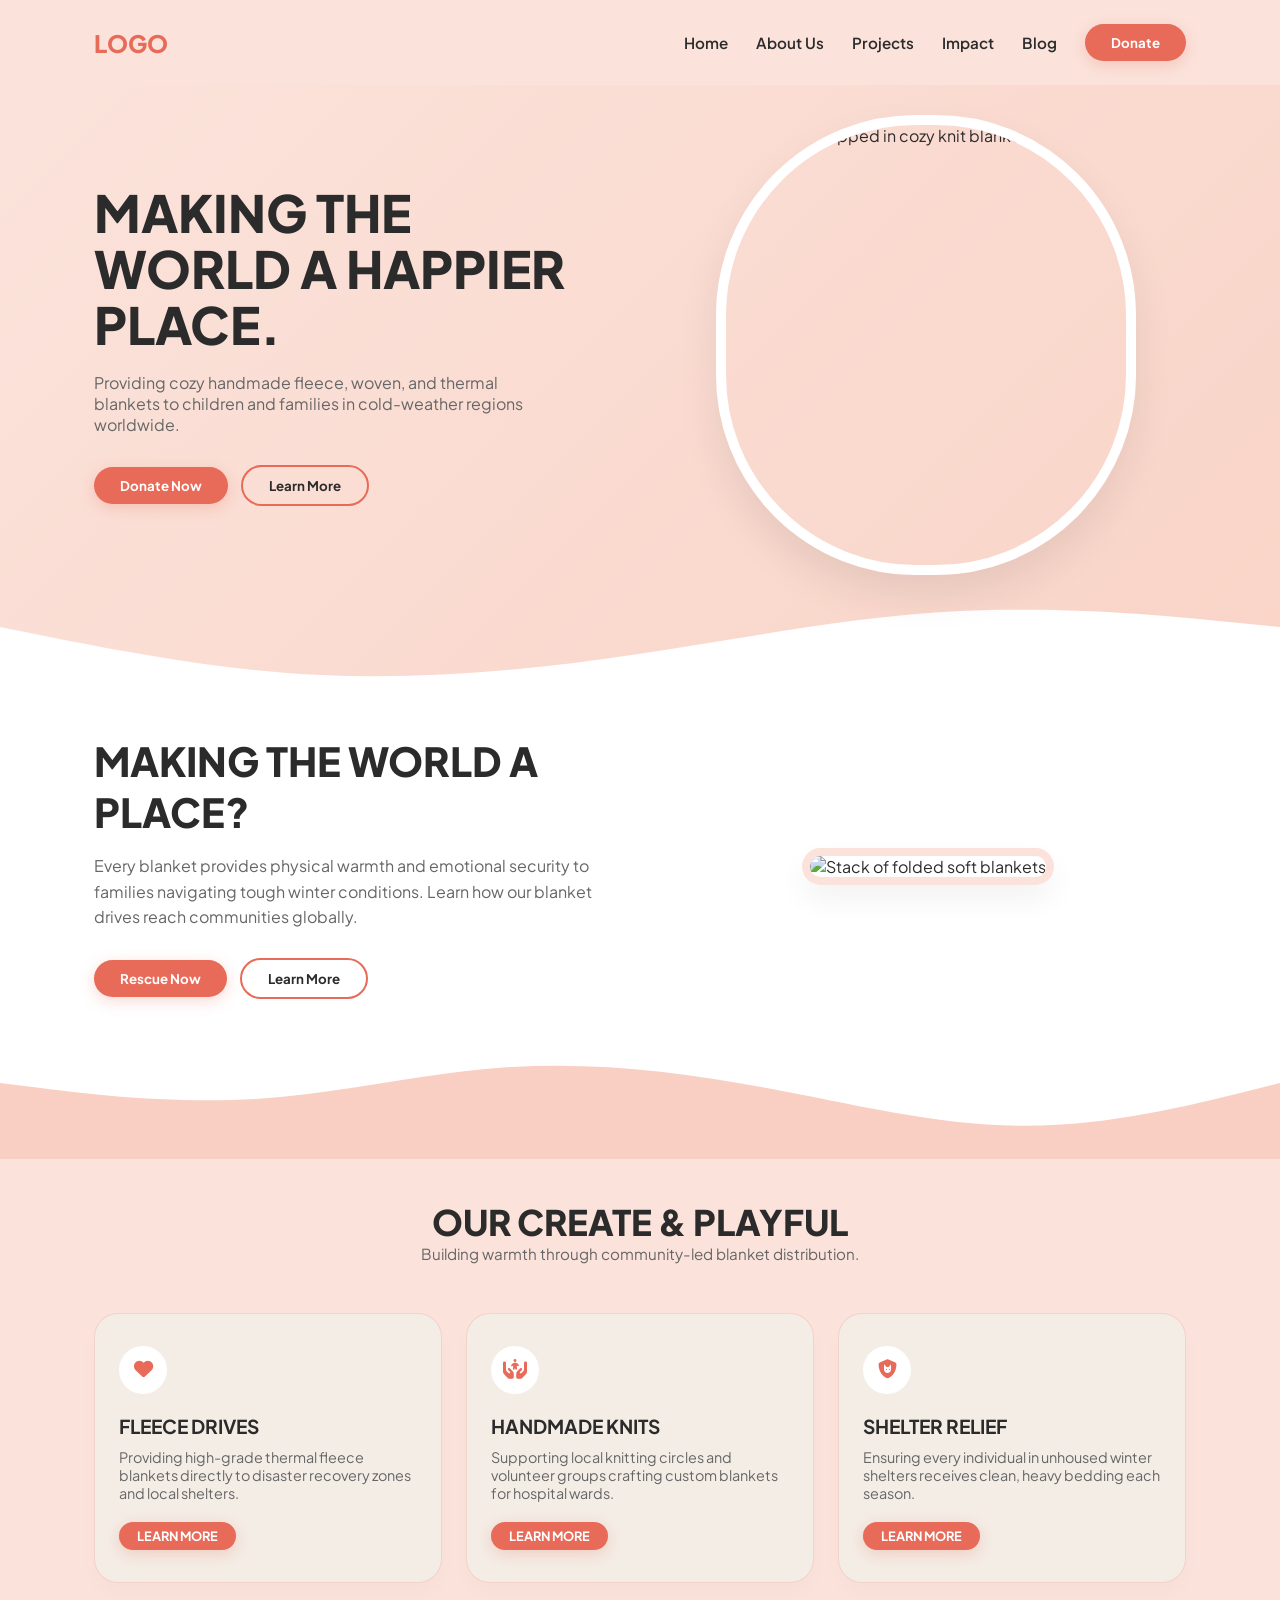
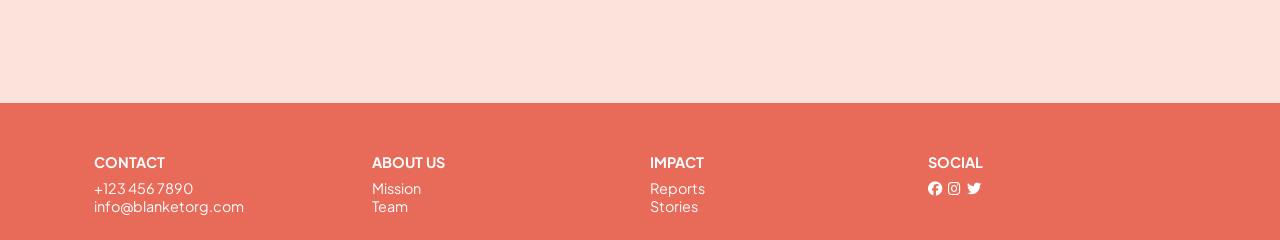
==== index.html @ e3ff68e9 "Add files via upload" ====
<!DOCTYPE html>
<html lang="en">
<head>
  <meta charset="UTF-8" />
  <meta name="viewport" content="width=device-width, initial-scale=1.0"/>
  <title>Warmth & Hope | Blanket Non-Profit</title>
  <link rel="stylesheet" href="style.css" />
</head>
<body>

  <!-- Placeholders where Header and Footer will load -->
  <div id="header-placeholder"></div>

  <!-- SECTION 1: HERO -->
  <section class="hero-section">
    <div class="container hero-grid">
      <div class="hero-content">
        <h1 class="hero-title">MAKING THE WORLD A HAPPIER PLACE.</h1>
        <p class="hero-subtitle">Providing cozy handmade fleece, woven, and thermal blankets to children and families in cold-weather regions worldwide.</p>
        <div>
          <button class="btn-pill">Donate Now</button>
          <button class="btn-pill-outline">Learn More</button>
        </div>
      </div>
      <div>
        <img src="https://images.unsplash.com/photo-1544717305-2782549b5136?auto=format&fit=crop&w=800&q=80" class="oval-frame-main" alt="Children wrapped in cozy knit blankets" />
      </div>
    </div>
  </section>

  <!-- WAVY TRANSITION 1 -->
  <div class="wave-transition-1">
    <svg viewBox="0 0 1440 120" fill="none" xmlns="http://www.w3.org/2000/svg" preserveAspectRatio="none">
      <path d="M0,32L60,42.7C120,53,240,75,360,80C480,85,600,75,720,58.7C840,43,960,21,1080,16C1200,11,1320,21,1380,26.7L1440,32L1440,120L0,120Z" fill="#FFFFFF"></path>
    </svg>
  </div>

  <!-- SECTION 2: MIDDLE SECTION -->
  <section class="middle-section">
    <div class="container middle-grid">
      <div class="middle-text">
        <h2>MAKING THE WORLD A PLACE?</h2>
        <p>Every blanket provides physical warmth and emotional security to families navigating tough winter conditions. Learn how our blanket drives reach communities globally.</p>
        <div>
          <button class="btn-pill">Rescue Now</button>
          <button class="btn-pill-outline">Learn More</button>
        </div>
      </div>
      <div style="text-align: center;">
        <img src="https://images.unsplash.com/photo-1517677208171-0bc6725a3e60?auto=format&fit=crop&w=800&q=80" class="oval-frame-secondary" alt="Stack of folded soft blankets" />
      </div>
    </div>
  </section>

  <!-- WAVY TRANSITION 2 -->
  <div class="wave-transition-2">
    <svg viewBox="0 0 1440 140" fill="none" xmlns="http://www.w3.org/2000/svg" preserveAspectRatio="none">
      <path d="M0,64L48,69.3C96,75,192,85,288,80C384,75,480,53,576,48C672,43,768,53,864,69.3C960,85,1056,107,1152,106.7C1248,107,1344,85,1392,74.7L1440,64L1440,140L0,140Z" fill="#f8cfc2"></path>
    </svg>
  </div>

  <!-- SECTION 3: PEACH CARDS SECTION -->
  <section class="peach-section">
    <div class="container">
      <div class="peach-header">
        <h2>OUR CREATE & PLAYFUL</h2>
        <p style="color: var(--text-muted); font-size: 0.95rem;">Building warmth through community-led blanket distribution.</p>
      </div>

      <div class="cards-grid">
        <div class="option-c-card">
          <div class="card-icon"><i class="fa-solid fa-heart"></i></div>
          <h3>FLEECE DRIVES</h3>
          <p>Providing high-grade thermal fleece blankets directly to disaster recovery zones and local shelters.</p>
          <button class="btn-pill" style="padding: 6px 18px; font-size: 0.8rem;">LEARN MORE</button>
        </div>

        <div class="option-c-card">
          <div class="card-icon"><i class="fa-solid fa-hands-holding-child"></i></div>
          <h3>HANDMADE KNITS</h3>
          <p>Supporting local knitting circles and volunteer groups crafting custom blankets for hospital wards.</p>
          <button class="btn-pill" style="padding: 6px 18px; font-size: 0.8rem;">LEARN MORE</button>
        </div>

        <div class="option-c-card">
          <div class="card-icon"><i class="fa-solid fa-shield-cat"></i></div>
          <h3>SHELTER RELIEF</h3>
          <p>Ensuring every individual in unhoused winter shelters receives clean, heavy bedding each season.</p>
          <button class="btn-pill" style="padding: 6px 18px; font-size: 0.8rem;">LEARN MORE</button>
        </div>
      </div>
    </div>
  </section>

  <div id="footer-placeholder"></div>

  <!-- JavaScript to load header.html and footer.html on GitHub Pages -->
  <script>
    fetch('header.html')
      .then(res => res.text())
      .then(data => document.getElementById('header-placeholder').innerHTML = data);

    fetch('footer.html')
      .then(res => res.text())
      .then(data => document.getElementById('footer-placeholder').innerHTML = data);
  </script>

</body>
</html>
---- style.css ----
/* --- OPTION C CONTINUOUS PALETTE --- */
:root {
  --pink-top: #fbe3db;       
  --white-mid: #ffffff;      
  --peach-bottom: #f8cfc2;  
  --coral-primary: #e86a58;  
  --coral-hover: #d15543;
  --text-dark: #2b2b2b;
  --text-muted: #666666;
  --card-parchment: #f4ede6;
}

* {
  margin: 0;
  padding: 0;
  box-sizing: border-box;
  font-family: 'Plus Jakarta Sans', sans-serif;
}

body {
  background-color: var(--pink-top);
  color: var(--text-dark);
  overflow-x: hidden;
}

.container {
  max-width: 1140px;
  margin: 0 auto;
  padding: 0 24px;
  position: relative;
  z-index: 2;
}

/* --- NAVBAR --- */
.navbar {
  padding: 24px 0;
  position: relative;
  z-index: 10;
}

.nav-flex {
  display: flex;
  justify-content: space-between;
  align-items: center;
}

.logo {
  font-weight: 800;
  font-size: 1.5rem;
  color: var(--coral-primary);
}

.nav-links {
  display: flex;
  gap: 28px;
  list-style: none;
  align-items: center;
}

.nav-links a {
  text-decoration: none;
  color: var(--text-dark);
  font-weight: 600;
  font-size: 0.95rem;
}

.btn-pill {
  background-color: var(--coral-primary);
  color: white !important;
  padding: 10px 26px;
  border-radius: 50px;
  border: none;
  font-weight: 700;
  cursor: pointer;
  transition: all 0.2s ease;
  display: inline-block;
  box-shadow: 0 4px 15px rgba(232, 106, 88, 0.25);
}

.btn-pill:hover {
  background-color: var(--coral-hover);
  transform: translateY(-2px);
}

.btn-pill-outline {
  background-color: transparent;
  color: var(--text-dark);
  border: 2px solid var(--coral-primary);
  padding: 10px 26px;
  border-radius: 50px;
  font-weight: 700;
  cursor: pointer;
  margin-left: 10px;
}

/* --- HERO --- */
.hero-section {
  position: relative;
  padding: 30px 0 140px 0;
  background: linear-gradient(135deg, rgba(251, 227, 219, 0.88) 0%, rgba(249, 210, 197, 0.92) 100%),
              url('https://images.unsplash.com/photo-1584100936595-c0654b55a2e2?auto=format&fit=crop&w=1600&q=80');
  background-size: cover;
  background-position: center;
}

.hero-grid {
  display: grid;
  grid-template-columns: 1fr 1fr;
  gap: 50px;
  align-items: center;
}

.hero-title {
  font-size: 3.2rem;
  font-weight: 800;
  line-height: 1.1;
  margin-bottom: 20px;
}

.hero-subtitle {
  font-size: 1rem;
  color: var(--text-muted);
  margin-bottom: 30px;
  max-width: 440px;
}

.oval-frame-main {
  width: 100%;
  max-width: 420px;
  height: 460px;
  border-radius: 200px;
  object-fit: cover;
  border: 10px solid white;
  box-shadow: 0 20px 40px rgba(0,0,0,0.08);
  margin: 0 auto;
  display: block;
}

/* --- WAVY TRANSITIONS --- */
.wave-transition-1 {
  position: relative;
  width: 100%;
  height: 120px;
  margin-top: -120px;
  z-index: 1;
}

.wave-transition-1 svg, .wave-transition-2 svg {
  width: 100%;
  height: 100%;
  display: block;
}

.middle-section {
  background-color: var(--white-mid);
  padding: 20px 0 160px 0;
  position: relative;
  z-index: 2;
}

.middle-grid {
  display: grid;
  grid-template-columns: 1fr 1fr;
  gap: 60px;
  align-items: center;
}

.middle-text h2 {
  font-size: 2.5rem;
  font-weight: 800;
  margin-bottom: 16px;
}

.middle-text p {
  color: var(--text-muted);
  margin-bottom: 28px;
  line-height: 1.6;
}

.oval-frame-secondary {
  width: 100%;
  max-width: 380px;
  height: 320px;
  border-radius: 120px;
  object-fit: cover;
  border: 8px solid var(--pink-top);
  box-shadow: 0 15px 30px rgba(0,0,0,0.05);
}

.wave-transition-2 {
  position: relative;
  width: 100%;
  height: 140px;
  margin-top: -140px;
  z-index: 3;
}

/* --- PEACH CARDS SECTION --- */
.peach-section {
  position: relative;
  padding: 40px 0 120px 0;
  background: linear-gradient(rgba(248, 207, 194, 0.88), rgba(248, 207, 194, 0.94)),
              url('https://images.unsplash.com/photo-1606744888344-493238951221?auto=format&fit=crop&w=1600&q=80');
  background-size: cover;
  background-attachment: fixed;
  z-index: 2;
}

.peach-header {
  text-align: center;
  margin-bottom: 50px;
}

.peach-header h2 {
  font-size: 2.2rem;
  font-weight: 800;
}

.cards-grid {
  display: grid;
  grid-template-columns: repeat(3, 1fr);
  gap: 24px;
}

.option-c-card {
  background-color: var(--card-parchment);
  padding: 32px 24px;
  border-radius: 24px;
  text-align: left;
  border: 1px solid rgba(232, 106, 88, 0.2);
  box-shadow: 0 10px 20px rgba(0,0,0,0.02);
}

.card-icon {
  width: 48px;
  height: 48px;
  background: white;
  color: var(--coral-primary);
  border-radius: 50%;
  display: flex;
  align-items: center;
  justify-content: center;
  font-size: 1.2rem;
  margin-bottom: 20px;
}

.option-c-card h3 {
  font-size: 1.2rem;
  font-weight: 700;
  margin-bottom: 10px;
}

.option-c-card p {
  font-size: 0.9rem;
  color: var(--text-muted);
  margin-bottom: 20px;
}

/* --- FOOTER --- */
footer {
  background-color: #e86a58;
  color: white;
  padding: 50px 0 25px 0;
}

.footer-grid {
  display: grid;
  grid-template-columns: repeat(4, 1fr);
  gap: 20px;
  font-size: 0.9rem;
}

@media (max-width: 900px) {
  .hero-grid, .middle-grid, .cards-grid {
    grid-template-columns: 1fr;
  }
}
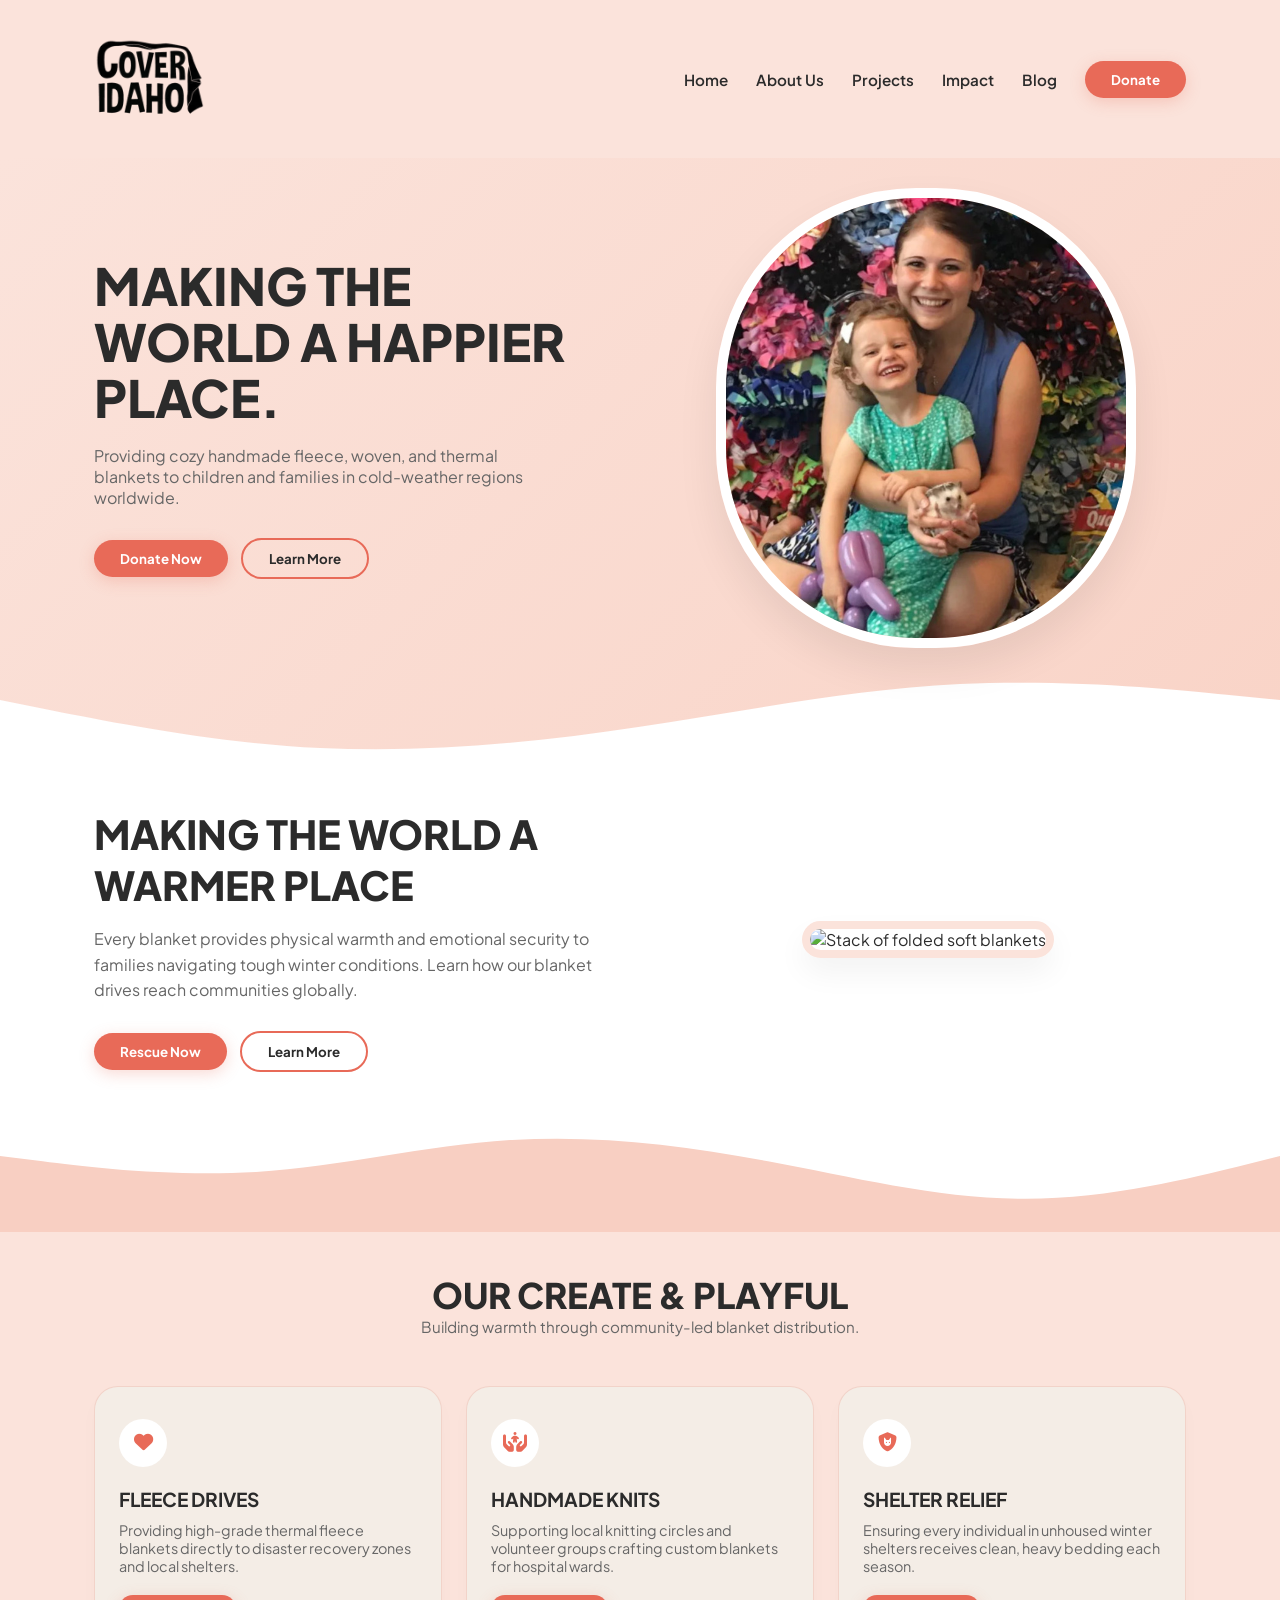
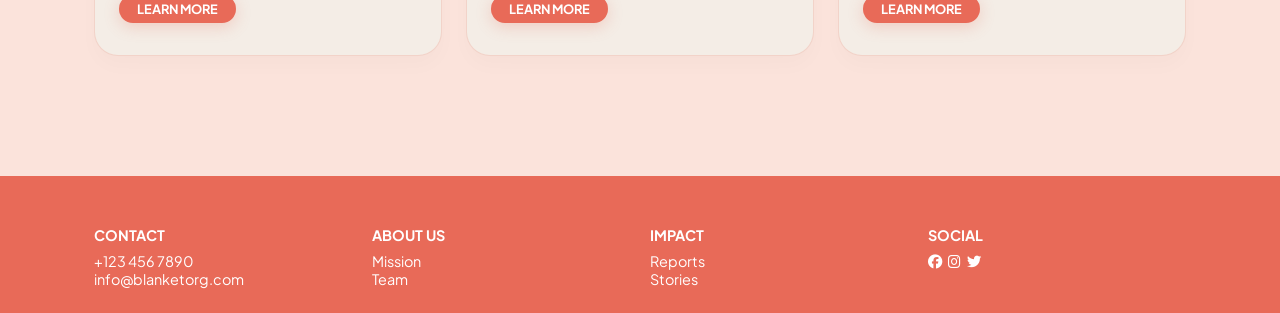
==== commit 241690e4: "Update heading text in middle section" ====
--- a/index.html
+++ b/index.html
@@ -23,7 +23,7 @@
         </div>
       </div>
       <div>
-        <img src="https://images.unsplash.com/photo-1544717305-2782549b5136?auto=format&fit=crop&w=800&q=80" class="oval-frame-main" alt="Children wrapped in cozy knit blankets" />
+        <img src="sadiec.jpg" class="oval-frame-main" alt="Children wrapped in cozy knit blankets" />
       </div>
     </div>
   </section>
@@ -39,7 +39,7 @@
   <section class="middle-section">
     <div class="container middle-grid">
       <div class="middle-text">
-        <h2>MAKING THE WORLD A PLACE?</h2>
+        <h2>MAKING THE WORLD A WARMER PLACE</h2>
         <p>Every blanket provides physical warmth and emotional security to families navigating tough winter conditions. Learn how our blanket drives reach communities globally.</p>
         <div>
           <button class="btn-pill">Rescue Now</button>
@@ -106,4 +106,4 @@
   </script>
 
 </body>
-</html>+</html>
--- a/style.css
+++ b/style.css
@@ -274,4 +274,16 @@
   .hero-grid, .middle-grid, .cards-grid {
     grid-template-columns: 1fr;
   }
-}+}
+/* Keep your existing .logo class */
+.logo {
+  display: flex;
+  align-items: center;
+}
+
+/* Add this new rule to resize the logo image */
+.logo img {
+  height: 110px;    /* Adjust this number to make the logo larger or smaller */
+  width: auto;     /* Maintains correct aspect ratio */
+  display: block;
+}
